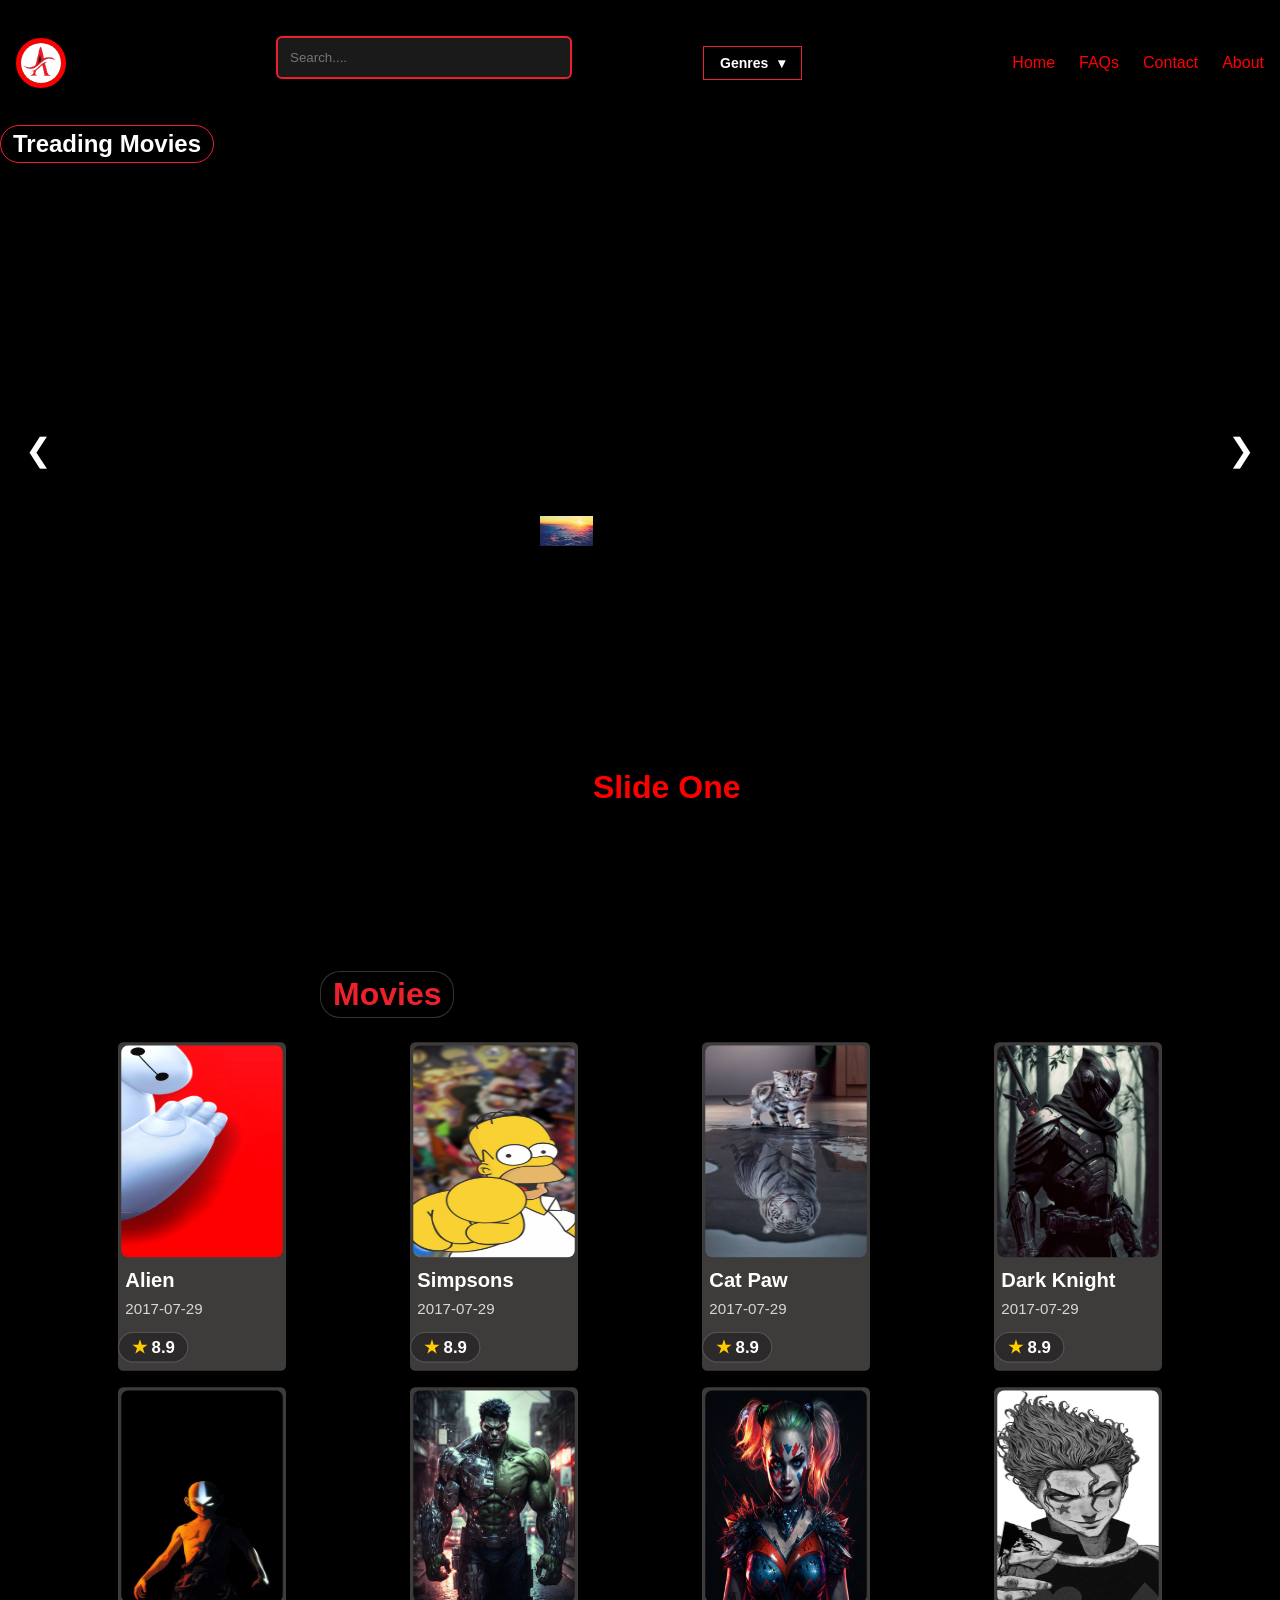
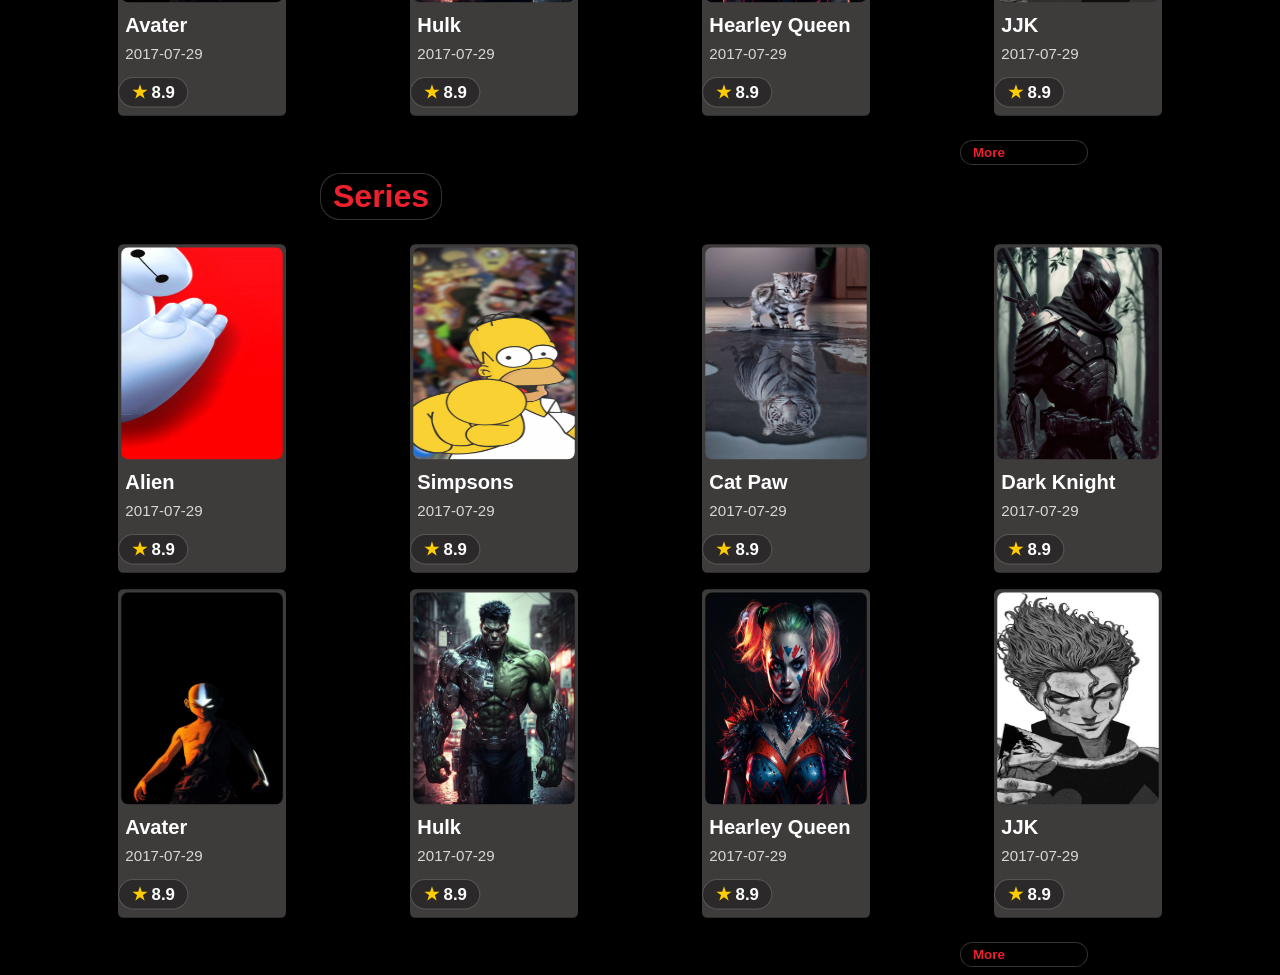
==== index.html @ d738fcc8 "first commit" ====
<!doctype html>
<html lang="en">
  <head>
    <meta charset="UTF-8" />
    <meta name="viewport" content="width=device-width, initial-scale=1.0" />
    <title>Document</title>
    <link rel="stylesheet" href="index.css" />
  </head>
  <body>
    <nav>
      <div class="logo">
        <img src="img/Logo.png" alt="logo" />
      </div>

      <div class="search-container">
        <input
          type="text"
          id="searchInput"
          placeholder="Search...."
          onkeyup="searchFunction()"
          autocomplete="on"
        />
      </div>
      <div class="category">
        <button class="drop-btn" id="categoryBtn">
          Genres <span class="arrow">&#9662</span>
        </button>
        
        <div class="drop-content" id="categoryMenu">
          <div class="drop-grid">
         <a href="#">Action</a>
         <a href="#">Anime</a>
         <a href="#">Comedies</a>
         <a href="#">Documentaries</a>
         <a href="#">Dramas</a>
         <a href="#">Horro</a>
         <a href="#">Sci-Fi</a>
         <a href="#">Thriller</a>
          </div>
        </div>
      </div>

      <div class="bars">
        <div class="bar"></div>
        <div class="bar"></div>
        <div class="bar"></div>
      </div>

      <ul class="navlist">
        <li><a href="#">Home</a></li>
        <li><a href="#">FAQs</a></li>
        <li><a href="#">Contact</a></li>
        <li><a href="#">About</a></li>
      </ul>
    </nav>

    <h2>Treading Movies</h2>
    <div class="slider-cont">
      <div class="slide slide-1">
        <img src="img/Img(1).jpg" alt="" />
        <h1>Slide One</h1>
      </div>

      <div class="slide slide-2">
        <!-- <img src="img/Img(2).jpg" alt="" /> -->
        <h1>Slide Two</h1>
      </div>

      <div class="slide slide-3">
        <!-- <img src="img/Img(3).jpg" alt="" /> -->
        <h1>Slide Three</h1>
      </div>

      <div class="slide slide-4">
        <!-- <img src="img/Img(4).jpg" alt="" /> -->
        <h1>Slide Four</h1>
      </div>
    </div>

    <button id="prev" class="nav-btn left">❮</button>
    <button id="next" class="nav-btn right">❯</button>


    <section class="movie-card">
      <p class="movie-type">Movies</p>
      <section class="movie-card-1">
        <div class="card-box">
          <img src="img/card (1).png" />
          <h3>Alien</h3>
           <p class="release-date">2017-07-29</p>
          <div class="release-badge">
            <span class="star">&#9733</span>
            <span class="score">8.9</span>
          </div>
        </div>

        <div class="card-box">
          <img src="img/card (2).jpg" />
          <h3>Simpsons</h3>
           <p class="release-date">2017-07-29</p>
          <div class="release-badge">
            <span class="star">&#9733</span>
            <span class="score">8.9</span>
          </div>
        </div>

        <div class="card-box">
          <img src="img/card (3).jpg" />
          <h3>Cat Paw</h3>
          <p class="release-date">2017-07-29</p>
          <div class="release-badge">
            <span class="star">&#9733</span>
            <span class="score">8.9</span>
          </div>
        </div>

        <div class="card-box">
          <img src="img/card (4).jpg" />
          <h3>Dark Knight</h3>
           <p class="release-date">2017-07-29</p>
          <div class="release-badge">
            <span class="star">&#9733</span>
            <span class="score">8.9</span>
          </div>
        </div>

      </section>
      
      <section class="movie-card-2">
        <div class="card-box">
          <img src="img/card (5).jpg" />
          <h3>Avater</h3>
           <p class="release-date">2017-07-29</p>
          <div class="release-badge">
            <span class="star">&#9733</span>
            <span class="score">8.9</span>
          </div>
        </div>
        

        <div class="card-box">
          <img src="img/card (6).jpg" />
          <h3>Hulk</h3>
           <p class="release-date">2017-07-29</p>
          <div class="release-badge">
            <span class="star">&#9733</span>
            <span class="score">8.9</span>
          </div>
        </div>

        <div class="card-box">
          <img src="img/card (7).jpg" />
          <h3>Hearley Queen</h3>
           <p class="release-date">2017-07-29</p>
          <div class="release-badge">
            <span class="star">&#9733</span>
            <span class="score">8.9</span>
          </div>
        </div>

        <div class="card-box">
          <img src="img/card (8).jpg" />
          <h3>JJK</h3>
           <p class="release-date">2017-07-29</p>
          <div class="release-badge">
            <span class="star">&#9733</span>
            <span class="score">8.9</span>
          </div>
        </div>
      </section>
      <button>More</button>
    </section>

    
    <section class="movie-card">
       <p class="movie-type">Series</p>
      <section class="movie-card-1">
        <div class="card-box">
          <img src="img/card (1).png" />
          <h3>Alien</h3>
           <p class="release-date">2017-07-29</p>
          <div class="release-badge">
            <span class="star">&#9733</span>
            <span class="score">8.9</span>
          </div>
        </div>

        <div class="card-box">
          <img src="img/card (2).jpg" />
          <h3>Simpsons</h3>
           <p class="release-date">2017-07-29</p>
          <div class="release-badge">
            <span class="star">&#9733</span>
            <span class="score">8.9</span>
          </div>
        </div>

        <div class="card-box">
          <img src="img/card (3).jpg" />
          <h3>Cat Paw</h3>
          <p class="release-date">2017-07-29</p>
          <div class="release-badge">
            <span class="star">&#9733</span>
            <span class="score">8.9</span>
          </div>
        </div>

        <div class="card-box">
          <img src="img/card (4).jpg" />
          <h3>Dark Knight</h3>
           <p class="release-date">2017-07-29</p>
          <div class="release-badge">
            <span class="star">&#9733</span>
            <span class="score">8.9</span>
          </div>
        </div>

      </section>
      
      <section class="movie-card-2">
        <div class="card-box">
          <img src="img/card (5).jpg" />
          <h3>Avater</h3>
           <p class="release-date">2017-07-29</p>
          <div class="release-badge">
            <span class="star">&#9733</span>
            <span class="score">8.9</span>
          </div>
        </div>
        

        <div class="card-box">
          <img src="img/card (6).jpg" />
          <h3>Hulk</h3>
           <p class="release-date">2017-07-29</p>
          <div class="release-badge">
            <span class="star">&#9733</span>
            <span class="score">8.9</span>
          </div>
        </div>

        <div class="card-box">
          <img src="img/card (7).jpg" />
          <h3>Hearley Queen</h3>
           <p class="release-date">2017-07-29</p>
          <div class="release-badge">
            <span class="star">&#9733</span>
            <span class="score">8.9</span>
          </div>
        </div>

        <div class="card-box">
          <img src="img/card (8).jpg" />
          <h3>JJK</h3>
           <p class="release-date">2017-07-29</p>
          <div class="release-badge">
            <span class="star">&#9733</span>
            <span class="score">8.9</span>
          </div>
        </div>
      </section>
      <button>More</button>
    </section>
    <script src="index.js"></script>
  </body>
</html>
---- index.css ----
* {
  box-sizing: border-box;
  padding: 0;
  margin: 0;
}

body {
  font-family: "Franklin Gothic Medium", "Arial Narrow", Arial, sans-serif;
  background-color: black;
  /* color: white; */
  width: 100%;
  height: 100vh;
}

body h2 {
  color: white;
  display: inline-flex;
  align-items: center;
  background-color: rgba(0, 0, 0, 0.3);
  padding: 4px 12px;
  border: 1px solid #ed212d;
  border-radius: 20px;
  font-weight: bold;
  margin-bottom: 0.5rem;
}

.movie-type {
  color: #ed212d;
  display: inline-flex;
  align-items: center;
  margin-left: 25%;
  background-color: rgba(0, 0, 0, 0.3);
  padding: 4px 12px;
  border: 1px solid rgba(255, 255, 255, 0.2);
  border-radius: 20px;
  font-weight: bold;
  font-size: xx-large;
  /* margin-top: 0.5rem; */
  width: fit-content;
}

nav {
  display: flex;
  justify-content: space-between;
  padding: 1rem;
  align-items: center;
}
nav .logo {
  width: 50px;
  height: 50px;
  border: 5px solid red;
  border-radius: 50%;
  overflow: hidden;
}
nav img {
  width: 100%;
  height: 100%;
}

.navlist {
  display: flex;
  flex-direction: row;
  justify-content: space-evenly;
  /* background-color: pink; */
  gap: 1.5rem;
  list-style-type: none;
}

.search-container {
  padding: 20px;
  max-width: 100rem;
}

#searchInput {
  width: 150%;
  padding: 12px;
  background-color: #1a1a1a;
  border: 2px solid #ed212d;
  border-radius: 6px;
  color: white;
  margin-bottom: 10px;
}

/* #movieList {
  list-style: none;
  padding: 0;
}

#movieList li {
  padding: 10px;
  border-bottom: 1px solid #333;
  color: #ccc;
  display: block;
} */

.category {
  position: relative;
  display: inline-block;
  margin: 20px;
}

.drop-btn {
  background-color: #000;
  display: flex;
  color: white;
  padding: 8px 16px;
  font-size: 14px;
  font-weight: bold;
  border: 1px solid #ed212d;
  cursor: pointer;
  align-items: center;
  gap: 10px;
}

.drop-btn:hover {
  background-color: #111;
}

.drop-content {
  display: none;
  position: absolute;
  background-color: rgba(0, 0, 0, 0.9);
  min-width: 400px;
  border: 1px solid #333;
  z-index: 10;
  top: 100%;
}

.drop-content.show {
  display: block;
}

.drop-grid {
  display: grid;
  grid-template-columns: 1fr 1fr 1fr;
  padding: 15px;
}

.drop-grid a {
  color: #ccc;
  padding: 8px;
  text-decoration: none;
  font-size: 13px;
}

.drop-grid a:hover {
  color: #ed212d;
  text-decoration: underline;
}

@media screen and (max-width: 860px) {
  .search-container {
    display: flex;
    flex-direction: column;
    width: 130px;
    margin-left: 0px;
  }

  .category {
    margin-left: 30px;
  }

  .drop-grid {
    display: grid;
    grid-template-columns: 1fr 1fr;
    padding: 15px;
  }
}

/* @media screen and (width: 768px) {
  .search-container {
    display: flex;
    flex-direction: column;
    width: 130px;
    margin-left: 0px;
  }

  .category {
    margin-left: 30px;
  }

  .drop-grid {
    display: grid;
    grid-template-columns: 1fr 1fr;
    padding: 15px;
  }
} */

/* @media screen and (max-width: 512px) {
  .movie-card {
    display: grid;
    grid-template-columns: auto;
  }
} */

.navlist a {
  color: red;
  font-size: 1rem;
  text-decoration: none;
}
nav.bars {
  display: flex;
  border: 10px solid red;
  color: blue;
}

.bars {
  display: flex;
  flex-direction: column;
  gap: 3px;
  cursor: pointer;
  display: none;
}

.bar {
  height: 4px;
  width: 2rem;
  background-color: red;
  transition: all 1s ease-out;
}

@media screen and (max-width: 512px) {
  nav {
    position: relative;
  }

  .navlist {
    display: none;
  }

  .bars {
    display: flex;
  }

  .navlist.active {
    display: flex;
    flex-direction: column;
    position: absolute;
    background-color: black;
    top: 100%;
    right: 0;
    padding: 10px;
  }

  .bars.hamburgerIsActive div:nth-child(2) {
    transform: translateX(300%);
  }

  .bars.hamburgerIsActive div:nth-child(1) {
    rotate: 45deg;
    transform: translateY(50%);
  }

  .bars.hamburgerIsActive div:nth-child(3) {
    rotate: -45deg;
    transform: translateY(-50%);
  }
}

.slide {
  height: 80vh;
  width: 100%;
  display: flex;
  justify-content: center;
  align-items: center;
  /* color: white;
  font-size: 3rem; */
  position: absolute;
  transition: opacity 1s ease-in-out;
  background-size: cover;
  background-repeat: no-repeat;
  background-position: center;
}

.slide h1 {
  margin-top: 40%;
  color: red;
}

.slide-1 {
  opacity: 0;
  /* background-image: url(./img/Img\(1\)); */
  width: 100%;
}

/* .slide-1 img {
  width: 100%;
  height: 90%;
  display: flex;
  flex-direction: column;
} */

.slide-2 {
  opacity: 0;
  background-image: url(./img/Img\(2\).jpg);
}

.slide-3 {
  opacity: 0;
  background-image: url(./img/Img\(3\).jpg);
}

.slide-4 {
  opacity: 0;
  background-image: url(./img/Img\(4\).jpg);
}
.slider-cont img {
  max-height: 30px;
}
/* #next {
  background-color: red;
  bottom: 0;
  position: absolute;
} */

.slider-cont {
  position: relative;
  height: 80vh;
  margin-bottom: 5rem;
}

.nav-btn {
  position: absolute;
  top: 50%;
  transform: translateY(-50%);
  background: rgba(0, 0, 0, 0.6);
  color: white;
  border: none;
  font-size: 2rem;
  padding: 10px 15px;
  cursor: pointer;
  z-index: 10;
}

/* left button */
.left {
  left: 10px;
}

/* right button */
.right {
  right: 10px;
}

/* @media screen and (max-width: 512px;){
  .slider-cont {
    width:500px;
    height: 20px;
    background-color: #ffcc00;
  }

  .slide{
    background-color: blue;
  }

} */

.movie-card {
  display: flex;
  flex-direction: column;
  gap: 2rem;
  /* padding: 2rem; */
}

.movie-card button {
  width: 10%;
  cursor: pointer;
  margin-left: 75%;
  color: #ed212d;
  display: inline-flex;
  align-items: center;
  background-color: rgba(0, 0, 0, 0.3);
  padding: 4px 12px;
  border: 1px solid rgba(255, 255, 255, 0.2);
  border-radius: 20px;
  font-weight: bold;
  margin-bottom: 0.5rem;
}

.movie-card-1 {
  display: flex;
  justify-content: space-evenly;
  /* display: grid;
  grid-template-columns: repeat(auto-fit, minmax(200px, 1fr)); */
  gap: 10px;
}

.movie-card-2 {
  display: flex;
  justify-content: space-evenly;
  gap: 10px;
}

.card-box {
  background-color: rgb(62, 59, 59);
  color: white;
  border-radius: 5px;
  /* box-shadow: #9e1818; */
  overflow: hidden;
  cursor: pointer;
  transition: 0.3s;
  transform: scale(1.05);
}

.card-box img {
  width: 10rem;
  height: 13rem;
  padding: 3px;
  border-radius: 10px;
}

.card-box h3 {
  font-size: 1.2rem;
  margin-bottom: 0px;
  padding: 4px 7px;
}

.release-date {
  font-size: 0.9rem;
  opacity: 0.8;
  margin-bottom: 10px;
  padding: 4px 7px;
}

.release-badge {
  display: inline-flex;
  align-items: center;
  background-color: rgba(0, 0, 0, 0.3);
  padding: 4px 12px;
  border: 1px solid rgba(255, 255, 255, 0.2);
  border-radius: 20px;
  font-weight: bold;
  margin-bottom: 0.5rem;
}

.star {
  color: #ffcc00;
  margin-right: 5px;
  font-size: 1rem;
}

#rating {
  font-size: x-small;
  border: 3px solid #333;
  border-radius: 5px;
}

/* .movie-card button {
} */

@media screen and (max-width: 512px) {
  .movie-card {
    display: grid;
    grid-template-columns: auto;
    padding: 0;
    justify-content: center;
  }

  .movie-card-1 {
    width: 400px;
    display: grid;
    grid-template-columns: auto auto;
    justify-content: space-evenly;
    /* gap: 20px; */
    /* padding: 0; */
  }
  .movie-card-2 {
    width: 400px;
    display: grid;
    grid-template-columns: auto auto;
    justify-content: space-evenly;
    /* gap: 20px;} */
  }
}
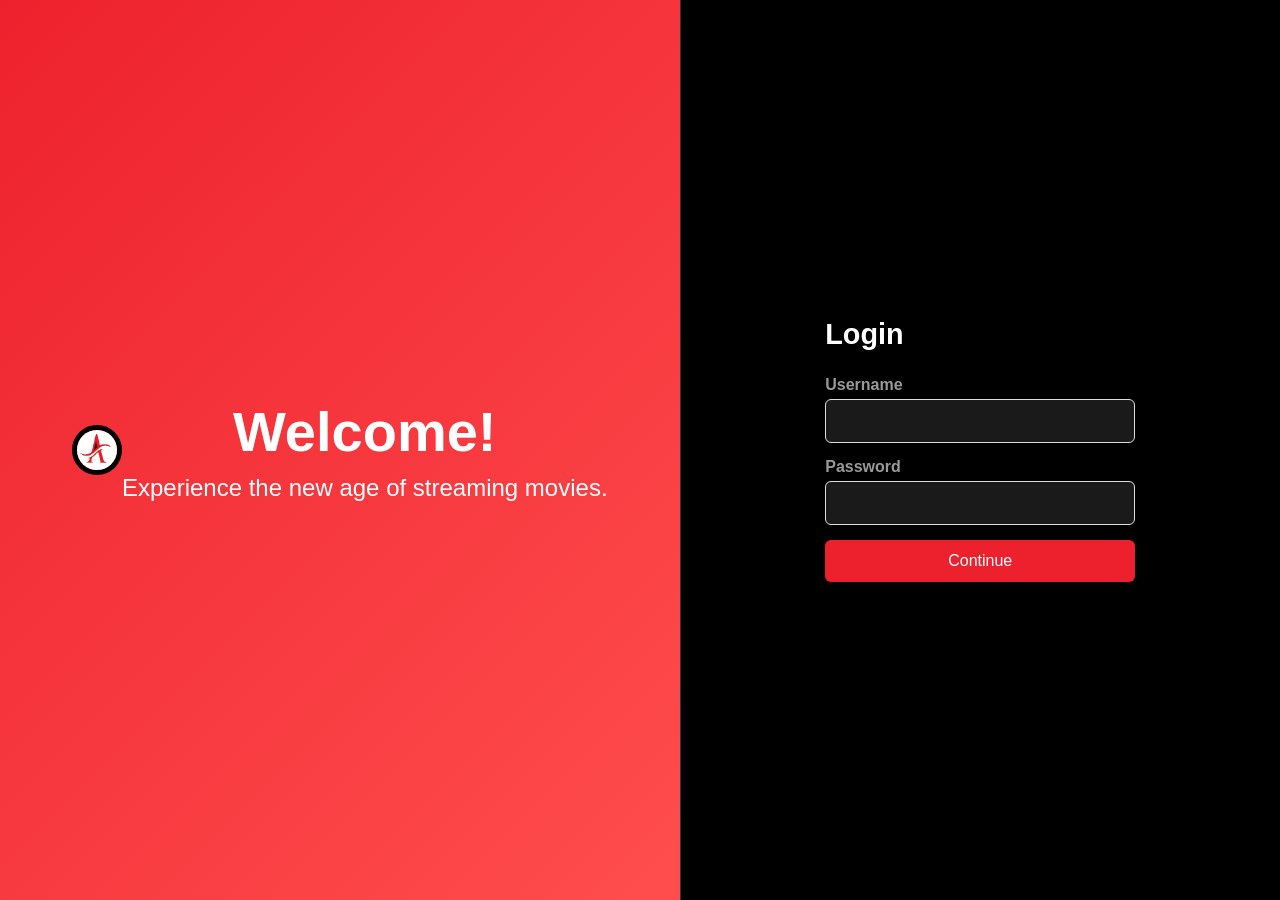
==== commit 461366c7: "updated" ====
--- a/index.html
+++ b/index.html
@@ -1,266 +1,74 @@
-<!doctype html>
+<!DOCTYPE html>
 <html lang="en">
-  <head>
+<head>
     <meta charset="UTF-8" />
     <meta name="viewport" content="width=device-width, initial-scale=1.0" />
-    <title>Document</title>
+    <title>Login System</title>
     <link rel="stylesheet" href="index.css" />
-  </head>
-  <body>
-    <nav>
-      <div class="logo">
-        <img src="img/Logo.png" alt="logo" />
-      </div>
-
-      <div class="search-container">
-        <input
-          type="text"
-          id="searchInput"
-          placeholder="Search...."
-          onkeyup="searchFunction()"
-          autocomplete="on"
-        />
-      </div>
-      <div class="category">
-        <button class="drop-btn" id="categoryBtn">
-          Genres <span class="arrow">&#9662</span>
-        </button>
-        
-        <div class="drop-content" id="categoryMenu">
-          <div class="drop-grid">
-         <a href="#">Action</a>
-         <a href="#">Anime</a>
-         <a href="#">Comedies</a>
-         <a href="#">Documentaries</a>
-         <a href="#">Dramas</a>
-         <a href="#">Horro</a>
-         <a href="#">Sci-Fi</a>
-         <a href="#">Thriller</a>
-          </div>
+</head>
+<body>
+    <section id="main-login-page" class="split-screen">
+        <div class="design-side main-bg">
+            <div class="login-logo">
+                <img src="img/Logo.png" alt="" srcset="">
+            </div>
+            <div class="content">
+                <h1>Welcome!</h1>
+                <p>Experience the new age of streaming movies.</p>
+            </div>
         </div>
-      </div>
-
-      <div class="bars">
-        <div class="bar"></div>
-        <div class="bar"></div>
-        <div class="bar"></div>
-      </div>
-
-      <ul class="navlist">
-        <li><a href="#">Home</a></li>
-        <li><a href="#">FAQs</a></li>
-        <li><a href="#">Contact</a></li>
-        <li><a href="#">About</a></li>
-      </ul>
-    </nav>
-
-    <h2>Treading Movies</h2>
-    <div class="slider-cont">
-      <div class="slide slide-1">
-        <img src="img/Img(1).jpg" alt="" />
-        <h1>Slide One</h1>
-      </div>
-
-      <div class="slide slide-2">
-        <!-- <img src="img/Img(2).jpg" alt="" /> -->
-        <h1>Slide Two</h1>
-      </div>
-
-      <div class="slide slide-3">
-        <!-- <img src="img/Img(3).jpg" alt="" /> -->
-        <h1>Slide Three</h1>
-      </div>
-
-      <div class="slide slide-4">
-        <!-- <img src="img/Img(4).jpg" alt="" /> -->
-        <h1>Slide Four</h1>
-      </div>
-    </div>
-
-    <button id="prev" class="nav-btn left">❮</button>
-    <button id="next" class="nav-btn right">❯</button>
-
-
-    <section class="movie-card">
-      <p class="movie-type">Movies</p>
-      <section class="movie-card-1">
-        <div class="card-box">
-          <img src="img/card (1).png" />
-          <h3>Alien</h3>
-           <p class="release-date">2017-07-29</p>
-          <div class="release-badge">
-            <span class="star">&#9733</span>
-            <span class="score">8.9</span>
-          </div>
+        <div class="form-side">
+            <div class="form-container">
+                <h2>Login</h2>
+                <form id="main-form">
+                    <div class="input-group">
+                        <label for="username">Username</label>
+                        <input type="text" id="username" required />
+                    </div>
+                    <div class="input-group">
+                        <label for="password">Password</label>
+                        <input type="password" id="password" required />
+                    </div>
+                    <button type="submit" class="btn-primary">Continue</button>
+                </form>
+            </div>
         </div>
-
-        <div class="card-box">
-          <img src="img/card (2).jpg" />
-          <h3>Simpsons</h3>
-           <p class="release-date">2017-07-29</p>
-          <div class="release-badge">
-            <span class="star">&#9733</span>
-            <span class="score">8.9</span>
-          </div>
-        </div>
-
-        <div class="card-box">
-          <img src="img/card (3).jpg" />
-          <h3>Cat Paw</h3>
-          <p class="release-date">2017-07-29</p>
-          <div class="release-badge">
-            <span class="star">&#9733</span>
-            <span class="score">8.9</span>
-          </div>
-        </div>
-
-        <div class="card-box">
-          <img src="img/card (4).jpg" />
-          <h3>Dark Knight</h3>
-           <p class="release-date">2017-07-29</p>
-          <div class="release-badge">
-            <span class="star">&#9733</span>
-            <span class="score">8.9</span>
-          </div>
-        </div>
-
-      </section>
-      
-      <section class="movie-card-2">
-        <div class="card-box">
-          <img src="img/card (5).jpg" />
-          <h3>Avater</h3>
-           <p class="release-date">2017-07-29</p>
-          <div class="release-badge">
-            <span class="star">&#9733</span>
-            <span class="score">8.9</span>
-          </div>
-        </div>
-        
-
-        <div class="card-box">
-          <img src="img/card (6).jpg" />
-          <h3>Hulk</h3>
-           <p class="release-date">2017-07-29</p>
-          <div class="release-badge">
-            <span class="star">&#9733</span>
-            <span class="score">8.9</span>
-          </div>
-        </div>
-
-        <div class="card-box">
-          <img src="img/card (7).jpg" />
-          <h3>Hearley Queen</h3>
-           <p class="release-date">2017-07-29</p>
-          <div class="release-badge">
-            <span class="star">&#9733</span>
-            <span class="score">8.9</span>
-          </div>
-        </div>
-
-        <div class="card-box">
-          <img src="img/card (8).jpg" />
-          <h3>JJK</h3>
-           <p class="release-date">2017-07-29</p>
-          <div class="release-badge">
-            <span class="star">&#9733</span>
-            <span class="score">8.9</span>
-          </div>
-        </div>
-      </section>
-      <button>More</button>
     </section>
 
-    
-    <section class="movie-card">
-       <p class="movie-type">Series</p>
-      <section class="movie-card-1">
-        <div class="card-box">
-          <img src="img/card (1).png" />
-          <h3>Alien</h3>
-           <p class="release-date">2017-07-29</p>
-          <div class="release-badge">
-            <span class="star">&#9733</span>
-            <span class="score">8.9</span>
-          </div>
+    <section id="returning-user-page" class="split-screen hidden">
+        <div class="design-side returning-bg">
+             <div class="login-logo">
+                <img src="img/Logo.png" alt="" srcset="">
+             </div>
+            <div class="content">
+                <h1>Welcome Back!</h1>
+                <p>It's good to see you again.</p>
+            </div>
         </div>
+        <div class="form-side">
+            <div class="form-container">
+                <h2>Returning User</h2>
+                <form id="returning-form">
+                    <div class="input-group">
+                        <label for="r-username">Username</label>
+                        <input type="text" id="r-username" required />
+                    </div>
+                    <div class="input-group">
+                        <label for="r-password">Password</label>
+                        <input type="password" id="r-password" required />
+                    </div>
+                    <div class="button-row">
+                        <button type="submit" class="btn-primary">Login</button>
+                        <button type="reset" class="btn-secondary">Clear</button>
+                    </div>
+                    <div class="footer-link">
+                        <p>Not you? <a href="#" id="reset-session">Start as new user</a></p>
+                    </div>
+                </form>
+            </div>
+        </div>
+    </section>
 
-        <div class="card-box">
-          <img src="img/card (2).jpg" />
-          <h3>Simpsons</h3>
-           <p class="release-date">2017-07-29</p>
-          <div class="release-badge">
-            <span class="star">&#9733</span>
-            <span class="score">8.9</span>
-          </div>
-        </div>
-
-        <div class="card-box">
-          <img src="img/card (3).jpg" />
-          <h3>Cat Paw</h3>
-          <p class="release-date">2017-07-29</p>
-          <div class="release-badge">
-            <span class="star">&#9733</span>
-            <span class="score">8.9</span>
-          </div>
-        </div>
-
-        <div class="card-box">
-          <img src="img/card (4).jpg" />
-          <h3>Dark Knight</h3>
-           <p class="release-date">2017-07-29</p>
-          <div class="release-badge">
-            <span class="star">&#9733</span>
-            <span class="score">8.9</span>
-          </div>
-        </div>
-
-      </section>
-      
-      <section class="movie-card-2">
-        <div class="card-box">
-          <img src="img/card (5).jpg" />
-          <h3>Avater</h3>
-           <p class="release-date">2017-07-29</p>
-          <div class="release-badge">
-            <span class="star">&#9733</span>
-            <span class="score">8.9</span>
-          </div>
-        </div>
-        
-
-        <div class="card-box">
-          <img src="img/card (6).jpg" />
-          <h3>Hulk</h3>
-           <p class="release-date">2017-07-29</p>
-          <div class="release-badge">
-            <span class="star">&#9733</span>
-            <span class="score">8.9</span>
-          </div>
-        </div>
-
-        <div class="card-box">
-          <img src="img/card (7).jpg" />
-          <h3>Hearley Queen</h3>
-           <p class="release-date">2017-07-29</p>
-          <div class="release-badge">
-            <span class="star">&#9733</span>
-            <span class="score">8.9</span>
-          </div>
-        </div>
-
-        <div class="card-box">
-          <img src="img/card (8).jpg" />
-          <h3>JJK</h3>
-           <p class="release-date">2017-07-29</p>
-          <div class="release-badge">
-            <span class="star">&#9733</span>
-            <span class="score">8.9</span>
-          </div>
-        </div>
-      </section>
-      <button>More</button>
-    </section>
     <script src="index.js"></script>
-  </body>
-</html>
+</body>
+</html>
--- a/index.css
+++ b/index.css
@@ -1,474 +1,183 @@
 * {
-  box-sizing: border-box;
-  padding: 0;
-  margin: 0;
+    margin: 0;
+    padding: 0;
+    box-sizing: border-box;
+    font-family: 'Segoe UI', sans-serif;
 }
 
 body {
-  font-family: "Franklin Gothic Medium", "Arial Narrow", Arial, sans-serif;
-  background-color: black;
-  /* color: white; */
-  width: 100%;
-  height: 100vh;
+    height: 100vh;
+    overflow: hidden; /* Prevents scrolling between pages */
+    background-color: #000000;
 }
 
-body h2 {
-  color: white;
-  display: inline-flex;
-  align-items: center;
-  background-color: rgba(0, 0, 0, 0.3);
-  padding: 4px 12px;
-  border: 1px solid #ed212d;
-  border-radius: 20px;
-  font-weight: bold;
-  margin-bottom: 0.5rem;
+.split-screen {
+    display: flex;
+    height: 100vh;
+    width: 100%;
 }
 
-.movie-type {
-  color: #ed212d;
-  display: inline-flex;
-  align-items: center;
-  margin-left: 25%;
-  background-color: rgba(0, 0, 0, 0.3);
-  padding: 4px 12px;
-  border: 1px solid rgba(255, 255, 255, 0.2);
-  border-radius: 20px;
-  font-weight: bold;
-  font-size: xx-large;
-  /* margin-top: 0.5rem; */
-  width: fit-content;
+.hidden {
+    display: none !important;
 }
 
-nav {
-  display: flex;
-  justify-content: space-between;
-  padding: 1rem;
-  align-items: center;
-}
-nav .logo {
-  width: 50px;
-  height: 50px;
-  border: 5px solid red;
-  border-radius: 50%;
-  overflow: hidden;
-}
-nav img {
-  width: 100%;
-  height: 100%;
+/* Design Side (Left) */
+.design-side {
+    flex: 1;
+    display: flex;
+    justify-content: center;
+    align-items: center;
+    padding: 40px;
+    text-align: center;
+    background-color: #111111;
+    border-right: 1px solid #333;
 }
 
-.navlist {
-  display: flex;
-  flex-direction: row;
-  justify-content: space-evenly;
-  /* background-color: pink; */
-  gap: 1.5rem;
-  list-style-type: none;
+.main-bg {
+    background: linear-gradient(135deg, #ed212d 0%, #ff4d4d 100%);
+    color: #ffffff;
 }
 
-.search-container {
-  padding: 20px;
-  max-width: 100rem;
+.main-bg .login-logo{
+    width: 50px;
+    height: 50px;
+    border: 5px solid black;
+    border-radius: 50%;
+    overflow: hidden;
 }
 
-#searchInput {
-  width: 150%;
-  padding: 12px;
-  background-color: #1a1a1a;
-  border: 2px solid #ed212d;
-  border-radius: 6px;
-  color: white;
-  margin-bottom: 10px;
+.main-bg .login-logo img{
+    width: 100%;
+    height: 100%;
 }
 
-/* #movieList {
-  list-style: none;
-  padding: 0;
+.returning-bg {
+    background: linear-gradient(135deg, #ff4d4d 0%, #ed212d 100%,);
+    color: #ff4d4d;
 }
 
-#movieList li {
-  padding: 10px;
-  border-bottom: 1px solid #333;
-  color: #ccc;
-  display: block;
-} */
-
-.category {
-  position: relative;
-  display: inline-block;
-  margin: 20px;
+.returning-bg .login-logo{
+    width: 50px;
+    height: 50px;
+    border: 2px solid red;
+    border-radius: 50%;
+    overflow: hidden;
 }
 
-.drop-btn {
-  background-color: #000;
-  display: flex;
-  color: white;
-  padding: 8px 16px;
-  font-size: 14px;
-  font-weight: bold;
-  border: 1px solid #ed212d;
-  cursor: pointer;
-  align-items: center;
-  gap: 10px;
+.returning-bg .login-logo img{
+    width: 100%;
+    height: 100%;
 }
 
-.drop-btn:hover {
-  background-color: #111;
+.content h1 {
+    font-size: 3.5rem;
+    margin-bottom: 10px;
 }
 
-.drop-content {
-  display: none;
-  position: absolute;
-  background-color: rgba(0, 0, 0, 0.9);
-  min-width: 400px;
-  border: 1px solid #333;
-  z-index: 10;
-  top: 100%;
+.content p{
+    color: #ffffff;
+    font-size: 1.5rem;
+    font-weight: 300;
 }
 
-.drop-content.show {
-  display: block;
+/* Form Side (Right) */
+.form-side {
+    flex: 1;
+    background-color: #000000;
+    display: flex;
+    justify-content: center;
+    align-items: center;
 }
 
-.drop-grid {
-  display: grid;
-  grid-template-columns: 1fr 1fr 1fr;
-  padding: 15px;
+.form-container {
+    width: 100%;
+    max-width: 350px;
+    padding: 20px;
 }
 
-.drop-grid a {
-  color: #ccc;
-  padding: 8px;
-  text-decoration: none;
-  font-size: 13px;
+.form-container h2 {
+    margin-bottom: 25px;
+    font-size: 1.8rem;
+    color: #ffffff;
 }
 
-.drop-grid a:hover {
-  color: #ed212d;
-  text-decoration: underline;
+.input-group {
+    margin-bottom: 15px;
 }
 
-@media screen and (max-width: 860px) {
-  .search-container {
-    display: flex;
-    flex-direction: column;
-    width: 130px;
-    margin-left: 0px;
-  }
-
-  .category {
-    margin-left: 30px;
-  }
-
-  .drop-grid {
-    display: grid;
-    grid-template-columns: 1fr 1fr;
-    padding: 15px;
-  }
+label {
+    display: block;
+    margin-bottom: 5px;
+    font-weight: 600;
+    color:#999;
 }
 
-/* @media screen and (width: 768px) {
-  .search-container {
-    display: flex;
-    flex-direction: column;
-    width: 130px;
-    margin-left: 0px;
-  }
-
-  .category {
-    margin-left: 30px;
-  }
-
-  .drop-grid {
-    display: grid;
-    grid-template-columns: 1fr 1fr;
-    padding: 15px;
-  }
-} */
-
-/* @media screen and (max-width: 512px) {
-  .movie-card {
-    display: grid;
-    grid-template-columns: auto;
-  }
-} */
-
-.navlist a {
-  color: red;
-  font-size: 1rem;
-  text-decoration: none;
-}
-nav.bars {
-  display: flex;
-  border: 10px solid red;
-  color: blue;
+input {
+    width: 100%;
+    padding: 12px;
+    border: 1px solid #ddd;
+    border-radius: 6px;
+    font-size: 1rem;
+    background-color: #1a1a1a;
+    color: #ffffff;
 }
 
-.bars {
-  display: flex;
-  flex-direction: column;
-  gap: 3px;
-  cursor: pointer;
-  display: none;
+input:focus{
+    outline: none;
+    border-color: #ed212d;
 }
 
-.bar {
-  height: 4px;
-  width: 2rem;
-  background-color: red;
-  transition: all 1s ease-out;
+/* Buttons */
+.btn-primary {
+    width: 100%;
+    padding: 12px;
+    background-color: #ed212d;
+    color: white;
+    border: none;
+    border-radius: 6px;
+    cursor: pointer;
+    font-size: 1rem;
+    transition: 0.3s;
 }
 
-@media screen and (max-width: 512px) {
-  nav {
-    position: relative;
-  }
-
-  .navlist {
-    display: none;
-  }
-
-  .bars {
-    display: flex;
-  }
-
-  .navlist.active {
-    display: flex;
-    flex-direction: column;
-    position: absolute;
-    background-color: black;
-    top: 100%;
-    right: 0;
-    padding: 10px;
-  }
-
-  .bars.hamburgerIsActive div:nth-child(2) {
-    transform: translateX(300%);
-  }
-
-  .bars.hamburgerIsActive div:nth-child(1) {
-    rotate: 45deg;
-    transform: translateY(50%);
-  }
-
-  .bars.hamburgerIsActive div:nth-child(3) {
-    rotate: -45deg;
-    transform: translateY(-50%);
-  }
+.btn-primary:hover {
+    background-color: #ff4d4d;
 }
 
-.slide {
-  height: 80vh;
-  width: 100%;
-  display: flex;
-  justify-content: center;
-  align-items: center;
-  /* color: white;
-  font-size: 3rem; */
-  position: absolute;
-  transition: opacity 1s ease-in-out;
-  background-size: cover;
-  background-repeat: no-repeat;
-  background-position: center;
+.btn-secondary {
+    padding: 12px;
+    background-color: #ffffff;
+    border: none;
+    border-radius: 6px;
+    cursor: pointer;
+    flex: 1;
+}
+.btn-secondary:hover{
+    background-color: #333;
 }
 
-.slide h1 {
-  margin-top: 40%;
-  color: red;
+.button-row {
+    display: flex;
+    gap: 10px;
+    margin-top: 10px;
 }
 
-.slide-1 {
-  opacity: 0;
-  /* background-image: url(./img/Img\(1\)); */
-  width: 100%;
+.footer-link {
+    margin-top: 20px;
+    text-align: center;
+    font-size: 0.9rem;
 }
 
-/* .slide-1 img {
-  width: 100%;
-  height: 90%;
-  display: flex;
-  flex-direction: column;
-} */
-
-.slide-2 {
-  opacity: 0;
-  background-image: url(./img/Img\(2\).jpg);
+.footer-link a {
+    color: #ff4d4d;
+    text-decoration: none;
+    font-weight: bold;
 }
 
-.slide-3 {
-  opacity: 0;
-  background-image: url(./img/Img\(3\).jpg);
+.footer-link p{
+    color: #777;
 }
 
-.slide-4 {
-  opacity: 0;
-  background-image: url(./img/Img\(4\).jpg);
-}
-.slider-cont img {
-  max-height: 30px;
-}
-/* #next {
-  background-color: red;
-  bottom: 0;
-  position: absolute;
-} */
-
-.slider-cont {
-  position: relative;
-  height: 80vh;
-  margin-bottom: 5rem;
-}
-
-.nav-btn {
-  position: absolute;
-  top: 50%;
-  transform: translateY(-50%);
-  background: rgba(0, 0, 0, 0.6);
-  color: white;
-  border: none;
-  font-size: 2rem;
-  padding: 10px 15px;
-  cursor: pointer;
-  z-index: 10;
-}
-
-/* left button */
-.left {
-  left: 10px;
-}
-
-/* right button */
-.right {
-  right: 10px;
-}
-
-/* @media screen and (max-width: 512px;){
-  .slider-cont {
-    width:500px;
-    height: 20px;
-    background-color: #ffcc00;
-  }
-
-  .slide{
-    background-color: blue;
-  }
-
-} */
-
-.movie-card {
-  display: flex;
-  flex-direction: column;
-  gap: 2rem;
-  /* padding: 2rem; */
-}
-
-.movie-card button {
-  width: 10%;
-  cursor: pointer;
-  margin-left: 75%;
-  color: #ed212d;
-  display: inline-flex;
-  align-items: center;
-  background-color: rgba(0, 0, 0, 0.3);
-  padding: 4px 12px;
-  border: 1px solid rgba(255, 255, 255, 0.2);
-  border-radius: 20px;
-  font-weight: bold;
-  margin-bottom: 0.5rem;
-}
-
-.movie-card-1 {
-  display: flex;
-  justify-content: space-evenly;
-  /* display: grid;
-  grid-template-columns: repeat(auto-fit, minmax(200px, 1fr)); */
-  gap: 10px;
-}
-
-.movie-card-2 {
-  display: flex;
-  justify-content: space-evenly;
-  gap: 10px;
-}
-
-.card-box {
-  background-color: rgb(62, 59, 59);
-  color: white;
-  border-radius: 5px;
-  /* box-shadow: #9e1818; */
-  overflow: hidden;
-  cursor: pointer;
-  transition: 0.3s;
-  transform: scale(1.05);
-}
-
-.card-box img {
-  width: 10rem;
-  height: 13rem;
-  padding: 3px;
-  border-radius: 10px;
-}
-
-.card-box h3 {
-  font-size: 1.2rem;
-  margin-bottom: 0px;
-  padding: 4px 7px;
-}
-
-.release-date {
-  font-size: 0.9rem;
-  opacity: 0.8;
-  margin-bottom: 10px;
-  padding: 4px 7px;
-}
-
-.release-badge {
-  display: inline-flex;
-  align-items: center;
-  background-color: rgba(0, 0, 0, 0.3);
-  padding: 4px 12px;
-  border: 1px solid rgba(255, 255, 255, 0.2);
-  border-radius: 20px;
-  font-weight: bold;
-  margin-bottom: 0.5rem;
-}
-
-.star {
-  color: #ffcc00;
-  margin-right: 5px;
-  font-size: 1rem;
-}
-
-#rating {
-  font-size: x-small;
-  border: 3px solid #333;
-  border-radius: 5px;
-}
-
-/* .movie-card button {
-} */
-
-@media screen and (max-width: 512px) {
-  .movie-card {
-    display: grid;
-    grid-template-columns: auto;
-    padding: 0;
-    justify-content: center;
-  }
-
-  .movie-card-1 {
-    width: 400px;
-    display: grid;
-    grid-template-columns: auto auto;
-    justify-content: space-evenly;
-    /* gap: 20px; */
-    /* padding: 0; */
-  }
-  .movie-card-2 {
-    width: 400px;
-    display: grid;
-    grid-template-columns: auto auto;
-    justify-content: space-evenly;
-    /* gap: 20px;} */
-  }
-}
+.footer-link a:hover{
+    text-decoration: underline;
+}
